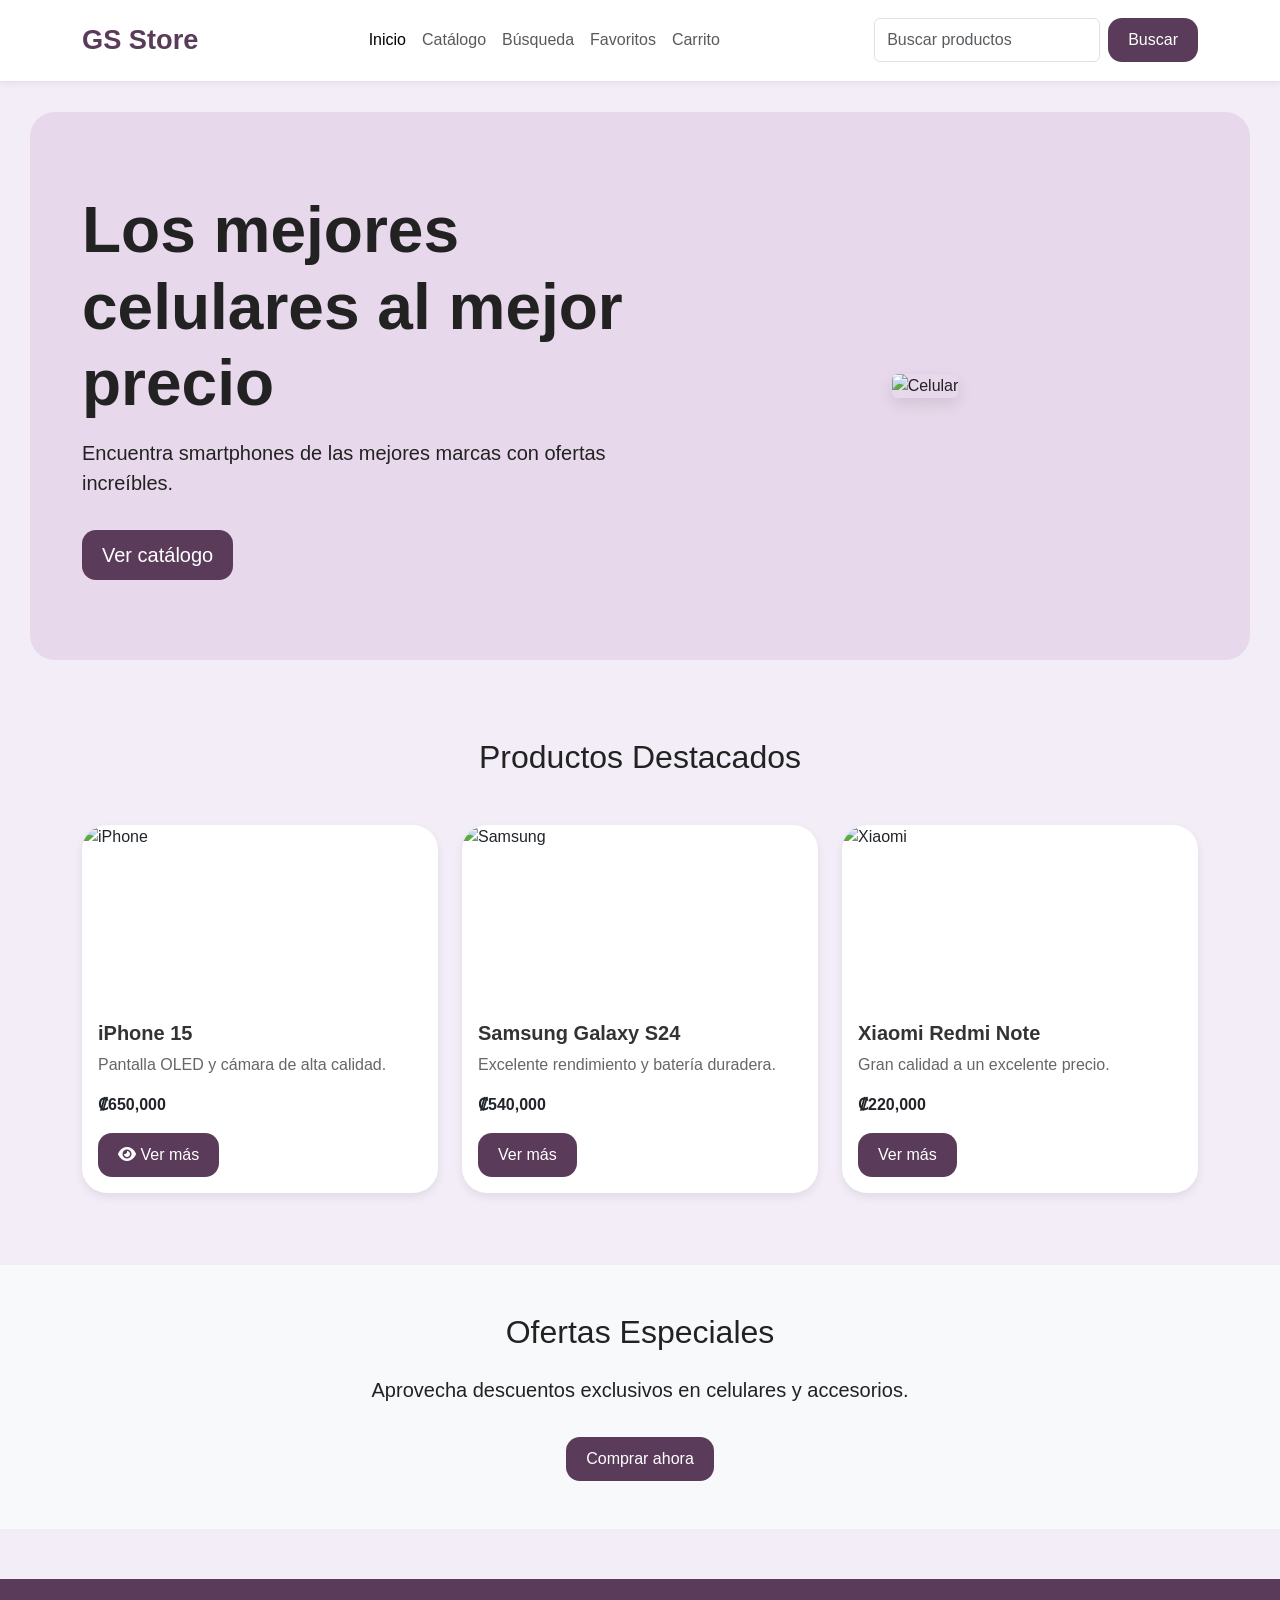
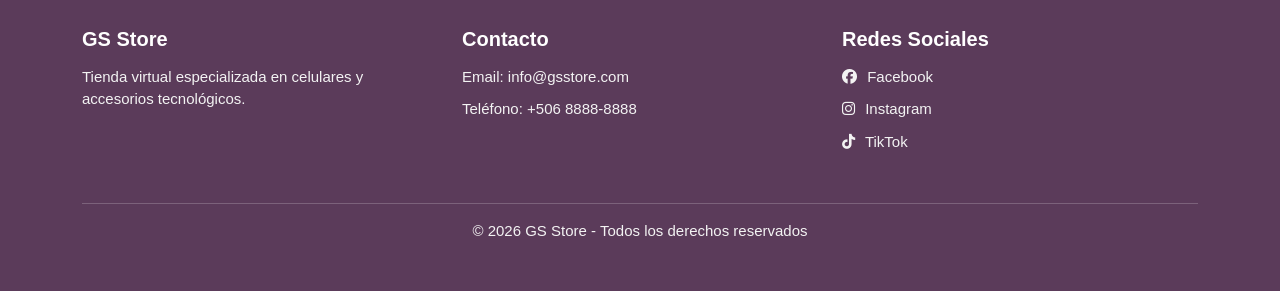
==== index.html @ 95adb8ef "Primer commit" ====
<!DOCTYPE html>
<html lang="es">

<head>
    <meta charset="UTF-8">
    <meta name="viewport" content="width=device-width, initial-scale=1.0">

    <title>GS Store</title>

    <!-- Bootstrap -->
    <link href="https://cdn.jsdelivr.net/npm/bootstrap@5.3.7/dist/css/bootstrap.min.css" rel="stylesheet">

    <!-- CSS -->
    <link rel="stylesheet" href="css/styles.css">
</head>

<body>

    <!-- HEADER -->
    <header>

        <nav class="navbar navbar-expand-lg bg-white border-bottom">

            <div class="container">

                <!-- Logo -->
                <a class="navbar-brand fw-bold" href="index.html">
                    GS Store
                </a>

                <!-- Botón responsive -->
                <button class="navbar-toggler" type="button" data-bs-toggle="collapse"
                    data-bs-target="#navbarContenido">

                    <span class="navbar-toggler-icon"></span>

                </button>

                <!-- Contenido del navbar -->
                <div class="collapse navbar-collapse" id="navbarContenido">

                    <!-- Links -->
                    <!-- Links -->
                    <ul class="navbar-nav mx-auto">

                        <li class="nav-item">
                            <a class="nav-link active" href="index.html">
                                Inicio
                            </a>
                        </li>

                        <li class="nav-item">
                            <a class="nav-link" href="catalogo.html">
                                Catálogo
                            </a>
                        </li>

                        <li class="nav-item">
                            <a class="nav-link" href="search.html">
                                Búsqueda
                            </a>
                        </li>

                        <li class="nav-item">
                            <a class="nav-link" href="favoritos.html">
                                Favoritos
                            </a>
                        </li>

                        <li class="nav-item">
                            <a class="nav-link" href="carrito.html">
                                Carrito
                            </a>
                        </li>

                    </ul>

                    <!-- Barra de búsqueda -->
                    <form class="d-flex">

                        <input class="form-control me-2" type="search" placeholder="Buscar productos">

                        <button class="btn btn-dark" type="submit">
                            Buscar
                        </button>

                    </form>

                </div>

            </div>

        </nav>

    </header>

    <!-- CONTENIDO PRINCIPAL -->
    <main>

        <!-- HERO SECTION -->
        <section class="hero-section">

            <div class="container">

                <div class="row align-items-center">

                    <!-- Texto -->
                    <div class="col-md-6">

                        <h1 class="display-3 fw-bold">
                            Los mejores celulares al mejor precio
                        </h1>

                        <p class="lead mt-3">
                            Encuentra smartphones de las mejores marcas
                            con ofertas increíbles.
                        </p>

                        <a href="catalogo.html" class="btn btn-dark btn-lg mt-3">

                            Ver catálogo

                        </a>

                    </div>

                    <!-- Imagen -->
                    <div class="col-md-6 text-center">

                        <img src="https://images.unsplash.com/photo-1511707171634-5f897ff02aa9?q=80&w=1000"
                            class="img-fluid rounded" alt="Celular">

                    </div>

                </div>

            </div>

        </section>

        <!-- PRODUCTOS DESTACADOS -->
        <section class="py-5">

            <div class="container">

                <!-- Título -->
                <h2 class="text-center mb-5">
                    Productos Destacados
                </h2>

                <div class="row">

                    <!-- CARD 1 -->
                    <div class="col-md-4 mb-4">

                        <div class="card h-100">

                            <img src="https://images.unsplash.com/photo-1598327105666-5b89351aff97?q=80&w=1000"
                                class="card-img-top" alt="iPhone">

                            <div class="card-body">

                                <h5 class="card-title">
                                    iPhone 15
                                </h5>

                                <p class="card-text">
                                    Pantalla OLED y cámara de alta calidad.
                                </p>

                                <p class="fw-bold">
                                    ₡650,000
                                </p>

                                <a href="product.html" class="btn btn-dark">

                                    <i class="fa-solid fa-eye"></i> Ver más

                                </a>

                            </div>

                        </div>

                    </div>

                    <!-- CARD 2 -->
                    <div class="col-md-4 mb-4">

                        <div class="card h-100">

                            <img src="https://images.unsplash.com/photo-1610945265064-0e34e5519bbf?q=80&w=1000"
                                class="card-img-top" alt="Samsung">

                            <div class="card-body">

                                <h5 class="card-title">
                                    Samsung Galaxy S24
                                </h5>

                                <p class="card-text">
                                    Excelente rendimiento y batería duradera.
                                </p>

                                <p class="fw-bold">
                                    ₡540,000
                                </p>

                                <a href="product.html" class="btn btn-dark">

                                    Ver más

                                </a>

                            </div>

                        </div>

                    </div>

                    <!-- CARD 3 -->
                    <div class="col-md-4 mb-4">

                        <div class="card h-100">

                            <img src="https://images.unsplash.com/photo-1580910051074-3eb694886505?q=80&w=1000"
                                class="card-img-top" alt="Xiaomi">

                            <div class="card-body">

                                <h5 class="card-title">
                                    Xiaomi Redmi Note
                                </h5>

                                <p class="card-text">
                                    Gran calidad a un excelente precio.
                                </p>

                                <p class="fw-bold">
                                    ₡220,000
                                </p>

                                <a href="product.html" class="btn btn-dark">

                                    Ver más

                                </a>

                            </div>

                        </div>

                    </div>

                </div>

            </div>

        </section>

        <!-- OFERTAS -->
        <section class="py-5 bg-light">

            <div class="container text-center">

                <h2 class="mb-4">
                    Ofertas Especiales
                </h2>

                <p class="lead">
                    Aprovecha descuentos exclusivos
                    en celulares y accesorios.
                </p>

                <a href="catalogo.html" class="btn btn-dark mt-3">

                    Comprar ahora

                </a>

            </div>

        </section>

    </main>

    <!-- FOOTER -->
    <footer class="py-5">

        <div class="container">

            <div class="row">

                <!-- Información -->
                <div class="col-md-4 mb-4">

                    <h5>GS Store</h5>

                    <p>
                        Tienda virtual especializada en celulares
                        y accesorios tecnológicos.
                    </p>

                </div>

                <!-- Contacto -->
                <div class="col-md-4 mb-4">

                    <h5>Contacto</h5>

                    <p>Email: info@gsstore.com</p>

                    <p>Teléfono: +506 8888-8888</p>

                </div>

                <!-- Redes -->
                <div class="col-md-4 mb-4">

                    <h5>Redes Sociales</h5>

                    <p><i class="fa-brands fa-facebook"></i> Facebook</p>

                    <p><i class="fa-brands fa-instagram"></i> Instagram</p>

                    <p><i class="fa-brands fa-tiktok"></i> TikTok</p>

                </div>

            </div>

            <!-- Derechos -->
            <div class="text-center border-top pt-3 mt-3">

                <p class="mb-0">
                    © 2026 GS Store - Todos los derechos reservados
                </p>

            </div>

        </div>

    </footer>

    <!-- Bootstrap JS -->
    <script src="https://cdn.jsdelivr.net/npm/bootstrap@5.3.7/dist/js/bootstrap.bundle.min.js"></script>
    <link rel="stylesheet" href="https://cdnjs.cloudflare.com/ajax/libs/font-awesome/6.5.1/css/all.min.css">

    <!-- JS -->
    <script src="js/script.js"></script>

</body>

</html>
---- css/styles.css ----
body {
    background-color: #f3edf7;
    font-family: Arial, sans-serif;
    color: #222;
}

/* NAVBAR */

.navbar {
    padding: 15px 0;
    background-color: #ffffff;
    box-shadow: 0 2px 8px rgba(0, 0, 0, 0.05);
}

.navbar-brand {
    font-size: 1.7rem;
    color: #5b3b5a;
}

.nav-link:hover {
    color: #8b5e8a;
}

/* HERO */

.hero-section {
    padding: 80px 0;
    background-color: #e8d8eb;
    border-radius: 25px;
    margin: 30px;
}

.hero-section img {
    border-radius: 20px;
    box-shadow: 0 6px 15px rgba(0, 0, 0, 0.1);
    max-height: 420px;
    object-fit: cover;
}

/* BOTONES */

.btn-dark {
    background-color: #5b3b5a;
    border: none;
    border-radius: 14px;
    padding: 10px 20px;
    transition: all 0.3s;
}

.btn-dark:hover {
    background-color: #714c70;
    transform: translateY(-2px);
}

/* CARDS */

.card {
    border: none;
    border-radius: 25px;
    overflow: hidden;
    transition: transform 0.3s, box-shadow 0.3s;
    box-shadow: 0 4px 10px rgba(0, 0, 0, 0.08);
    background-color: #ffffff;
}

.card:hover {
    transform: translateY(-5px);
    box-shadow: 0 10px 20px rgba(0, 0, 0, 0.15);
}

.card img {
    height: 180px;
    object-fit: cover;
}

.product-image {
    max-height: 450px;
    width: 100%;
    object-fit: cover;
    border-radius: 20px;
}

.card-title {
    font-weight: bold;
    color: #333;
}

.card-text {
    color: #666;
}

/* SECCIONES */

section {
    padding-top: 60px;
    padding-bottom: 60px;
}

/* SIDEBAR */

.list-group-item {
    transition: background-color 0.3s;
    cursor: pointer;
    border-radius: 10px !important;
    margin-bottom: 8px;
    border: none;
}

.list-group-item:hover {
    background-color: #eaddee;
}

/* FOOTER */

/* FOOTER */

footer {
    margin-top: 50px;
    background-color: #5b3b5a !important;
    color: white !important;
}

footer h5 {
    margin-bottom: 15px;
    color: #ffffff;
    font-weight: bold;
}

footer p {
    margin-bottom: 10px;
    color: #f3f3f3;
    font-size: 15px;
}

footer i {
    margin-right: 6px;
}

footer .border-top {
    border-color: rgba(255, 255, 255, 0.2) !important;
}

/* BREADCRUMB */

.breadcrumb a {
    text-decoration: none;
    color: #5b3b5a;
}

.breadcrumb a:hover {
    color: #8b5e8a;
}

/* TITULOS */

h1,
h2,
h3,
h4,
h5 {
    color: #222;
}

/* RESPONSIVE */

@media (max-width: 768px) {

    .hero-section {
        text-align: center;
        margin: 15px;
        padding: 50px 20px;
    }

    .hero-section img {
        margin-top: 30px;
    }

    .navbar-nav {
        text-align: center;
        margin-top: 15px;
    }

    .d-flex {
        margin-top: 15px;
    }

}
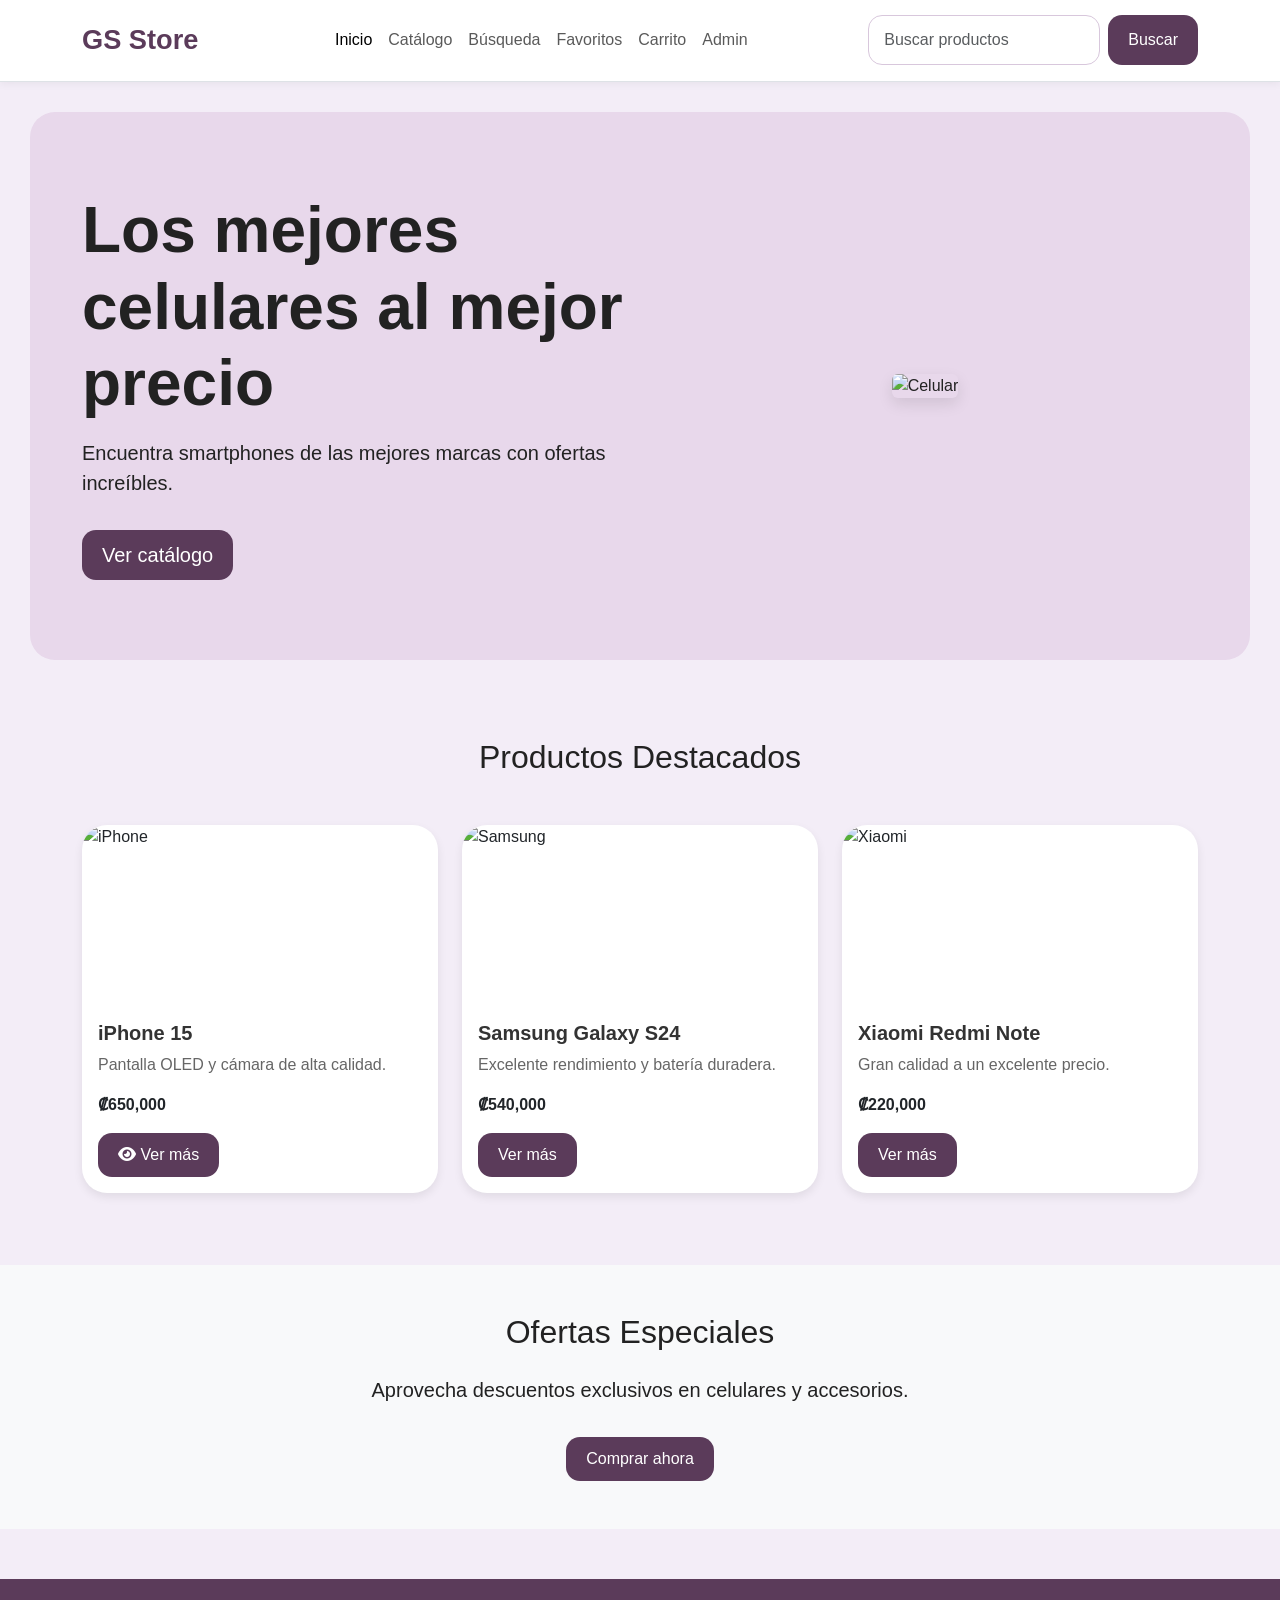
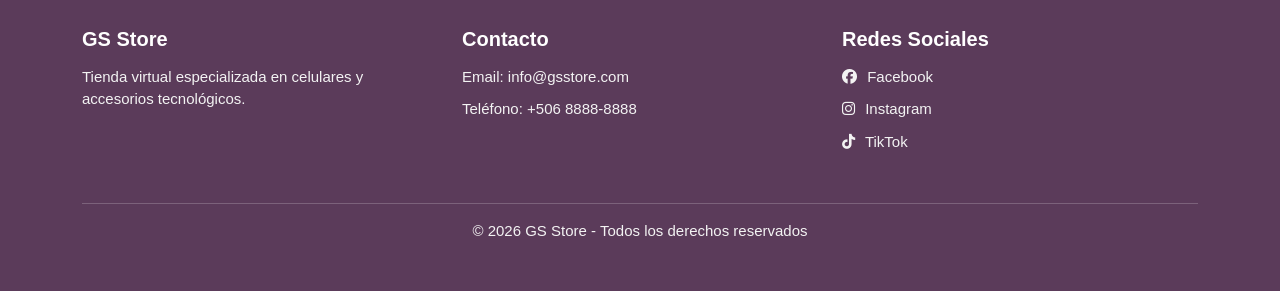
==== commit 4bde0bb9: "fix-factuacion-entrega-admin" ====
--- a/index.html
+++ b/index.html
@@ -72,6 +72,11 @@
                                 Carrito
                             </a>
                         </li>
+                        <li class="nav-item">
+    <a class="nav-link" href="admin.html">
+        Admin
+    </a>
+</li>
 
                     </ul>
 
--- a/css/styles.css
+++ b/css/styles.css
@@ -50,6 +50,10 @@
 .btn-dark:hover {
     background-color: #714c70;
     transform: translateY(-2px);
+}
+
+.btn-outline-dark {
+    border-radius: 14px;
 }
 
 /* CARDS */
@@ -68,15 +72,24 @@
     box-shadow: 0 10px 20px rgba(0, 0, 0, 0.15);
 }
 
-.card img {
+/* IMPORTANTE:
+   Esto aplica solo a imágenes normales de cards,
+   no a las imágenes del panel administrativo.
+*/
+
+.card img:not(.admin-product-img) {
     height: 180px;
     object-fit: cover;
-}
+    object-position: center;
+}
+
+/* IMAGEN GRANDE DEL PRODUCTO */
 
 .product-image {
     max-height: 450px;
     width: 100%;
     object-fit: cover;
+    object-position: center;
     border-radius: 20px;
 }
 
@@ -112,8 +125,6 @@
 
 /* FOOTER */
 
-/* FOOTER */
-
 footer {
     margin-top: 50px;
     background-color: #5b3b5a !important;
@@ -161,6 +172,152 @@
     color: #222;
 }
 
+/* FORMULARIOS DE COMPRA */
+
+.form-control,
+.form-select {
+    border-radius: 14px;
+    padding: 12px 15px;
+    border: 1px solid #d8c7dc;
+}
+
+.form-control:focus,
+.form-select:focus {
+    border-color: #8b5e8a;
+    box-shadow: 0 0 0 0.2rem rgba(139, 94, 138, 0.18);
+}
+
+.payment-option,
+.delivery-option {
+    background-color: #f9f5fb;
+    border: 1px solid #e1d1e6;
+    border-radius: 18px;
+    padding: 16px;
+    height: 100%;
+    transition: all 0.3s;
+}
+
+.payment-option:hover,
+.delivery-option:hover {
+    background-color: #efe3f5;
+    transform: translateY(-3px);
+}
+
+.delivery-option span {
+    color: #666;
+    font-size: 14px;
+}
+
+.resumen-compra {
+    position: sticky;
+    top: 25px;
+}
+
+.success-icon {
+    width: 80px;
+    height: 80px;
+    background-color: #5b3b5a;
+    color: white;
+    border-radius: 50%;
+    display: flex;
+    align-items: center;
+    justify-content: center;
+    margin: 0 auto;
+    font-size: 35px;
+}
+
+.modal-content {
+    border-radius: 25px;
+    border: none;
+}
+
+/* PANEL ADMINISTRATIVO */
+
+.admin-sidebar {
+    position: sticky;
+    top: 25px;
+}
+
+.admin-avatar {
+    width: 80px;
+    height: 80px;
+    background-color: #5b3b5a;
+    color: white;
+    border-radius: 50%;
+    display: flex;
+    align-items: center;
+    justify-content: center;
+    margin: 0 auto;
+    font-size: 32px;
+}
+
+.active-admin {
+    background-color: #5b3b5a !important;
+    color: white !important;
+}
+
+.admin-stat-card {
+    height: 100%;
+}
+
+.stat-icon {
+    width: 55px;
+    height: 55px;
+    background-color: #efe3f5;
+    color: #5b3b5a;
+    border-radius: 16px;
+    display: flex;
+    align-items: center;
+    justify-content: center;
+    font-size: 24px;
+}
+
+.admin-table th {
+    color: #5b3b5a;
+    font-weight: bold;
+    border-bottom: 2px solid #ead8ec;
+}
+
+.admin-table td {
+    vertical-align: middle;
+}
+
+/* IMÁGENES DEL PANEL ADMINISTRATIVO */
+
+.admin-table .admin-product-img {
+    width: 75px !important;
+    height: 75px !important;
+    min-width: 75px;
+    max-width: 75px;
+    object-fit: cover;
+    object-position: center;
+    border-radius: 14px;
+    margin-right: 12px;
+    display: block;
+    flex-shrink: 0;
+}
+
+.cancel-icon {
+    width: 80px;
+    height: 80px;
+    background-color: #f8d7da;
+    color: #b02a37;
+    border-radius: 50%;
+    display: flex;
+    align-items: center;
+    justify-content: center;
+    margin: 0 auto;
+    font-size: 35px;
+}
+
+.modal-header {
+    border-bottom: 1px solid #ead8ec;
+}
+
+.modal-footer {
+    border-top: 1px solid #ead8ec;
+}
+
 /* RESPONSIVE */
 
 @media (max-width: 768px) {
@@ -184,4 +341,16 @@
         margin-top: 15px;
     }
 
+    .resumen-compra,
+    .admin-sidebar {
+        position: static;
+    }
+
+    .admin-table .admin-product-img {
+        width: 65px !important;
+        height: 65px !important;
+        min-width: 65px;
+        max-width: 65px;
+    }
+
 }
